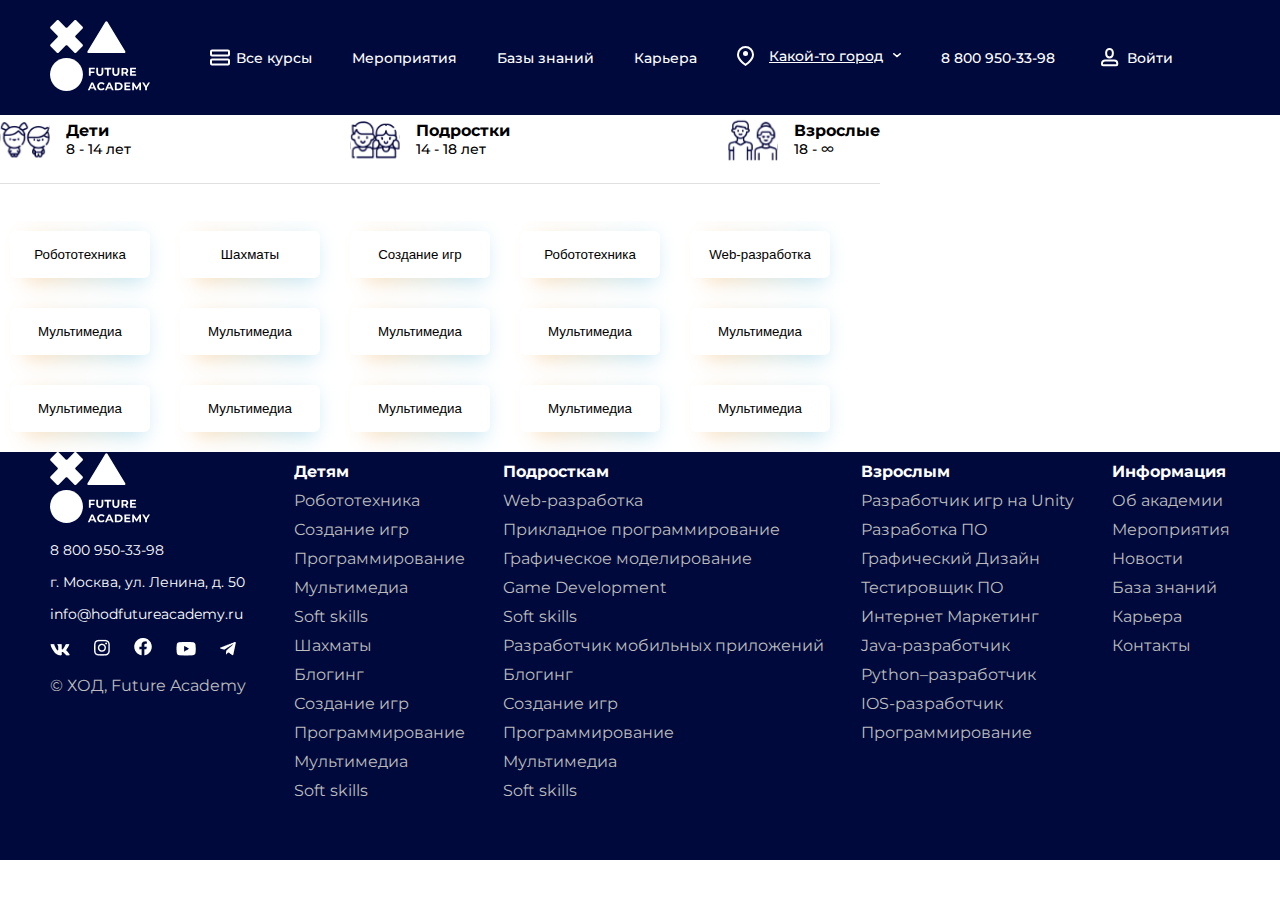
==== programs.html @ 99224127 "Начата вторая страница" ====
<!DOCTYPE html>
<html lang="en">

<head>
    <meta charset="UTF-8">
    <meta http-equiv="X-UA-Compatible" content="IE=edge">
    <meta name="viewport" content="width=device-width, initial-scale=1.0">
    <script src="https://code.jquery.com/jquery-3.5.1.min.js"></script>
    <script src="scripts/index.js"></script>
    <script>
        $(function () {
            $("#header_dark").load("components/header_dark.html");
            $("#slider_subjects").load("components/subjects.html");
            $("#footer").load("components/footer.html");

        });
    </script>
    <link rel="stylesheet" href="styles/index.css">
    <title>ХОД</title>
    <link rel="shortcut icon" type="image/jpg" href="./images/logo_fav.svg" />
</head>
<body>
    <div id="header_dark"></div>
    <div class="slider">
        <div class="continer">
            <div id="slider_subjects"></div>
        </div>
    </div>

    <div class="footer_bg">
        <div class="container">
            <div id="footer"></div>
        </div>
    </div>
</body>
</html>
---- styles/index.css ----
@import url('https://fonts.googleapis.com/css2?family=Montserrat:wght@700&display=swap');

body {
    font-family: 'Montserrat', sans-serif;
}

.slider {
    background-color: white;
    /* padding-bottom: 100px; */
}

.slider_background {
    background-image:  url(../images/girl.jpeg), url(../images/pattern_bg.png);
    background-position: right top, left top;
    background-repeat: no-repeat, repeat;
    position: relative;
    height: 478px;
}


.figures {
    height: calc(100% + 100px);
    background: no-repeat url(../images/figures.svg);
    background-position: 36% 40%;
}

.intro_content {
    width: 50vw;
    padding-top: 126px;
}

.intro_content > span {
    display: block;
    font-weight: bold;
    color: white;
}

.subjects {
    padding-top: 100px;
    background-color: white;
    padding-bottom: 100px;
}

.owl {
    padding-right: 50px;
}

.owl_text {
    width: 180px;
    padding: 20px 20px 25px;
    border-radius: 20px;
    border: 1px solid black;
    margin-bottom: -30px;
    margin-left: 35px;

    font-size: 14px; 
    line-height: 19.5px;
}

.owl_text > .owl_header {
    font-weight: 600;
    padding-bottom: 10px;
}

.owl_text > span {
    padding-bottom: 10px;
}

.owl > img {
    z-index: 3;
    width: 168px;
    position: relative;
}

.player_bg {
    background-color: white;
    padding-bottom: 100px;
}

.player {
    width: 780px;
    height: 436px;
    background: url(../images/boy.jpeg), rgba(0, 9, 60, 0.6);
    background-size: cover;
    background-position: center;
    background-blend-mode: multiply;

    border-radius: 20px;
    margin: 0 auto;
    position: relative;
}

.play_btn {
    width: 100px;
    position: absolute;
    top: 50%;
    left: 50%;
    -ms-transform: translate(-50%, -50%);
    transform: translate(-50%, -50%);
}

.play_btn:hover {
    cursor: pointer;
}

.info_bg {
    background-color: white;
}

.info {
    width: 900px;
    padding-bottom: 100px;
}

.info_header_text {
    width: 750px;
    font-size: 24px;
    font-weight: 700;
    padding-bottom: 42px;
}

.info_header_stat {
    display: flex;
    width: 100%;
    justify-content: space-between;
}

.info_header_stat_item > span {
    display: block;
    font-size: 20px;
    font-weight: 500;
}

.info_header_stat_item > span:first-child {
    font-size: 86px;
    font-weight: 700;
    letter-spacing: 0.095em;
    font-weight: bold;
 
    background: -webkit-linear-gradient(-90deg, #F7941D, #27AAE1);
    -webkit-background-clip: text;
    -webkit-text-stroke: 4px transparent;
    color:white;    
} 

.grid_info_bg {
    background-color: white;
    padding-bottom: 100px;
}

.grid_info {
    display: grid;
    grid-template-columns: 480px repeat(2, 330px);
    grid-template-rows: 160px repeat(2, 220px);
    grid-gap: 20px;
}

.grid_info_item {
    border-radius: 20px;
}

.grid_info_open_day {
    background-color: #F7BC75;
    padding: 30px 40px;
    border-radius: 20px;
    display: flex;
    justify-content: space-between;

    align-items: center;

    grid-column: 1/4;
}

.date_open_day {
    width: 107px;
    font-size: 24px;
    font-weight: 500;    
}

.date_open_day > span {
    font-size: 80px;
    font-weight: 700;
    text-align: center;    
} 

.text_open_day {
    width: 540px;
    font-size: 18px;
    font-weight: 400;
    line-height: 26px;

    padding-right: 100px;
}

.header_open_day {
    font-size: 36px;
    font-weight: 500;
    line-height: 26px;
    padding-bottom: 30px;
}

.transparent_btn {
    padding: 17px 0px;
    border: 2px solid black;
    border-radius: 10px;
    background-color: transparent;
    align-items: center;
    display: flex;

    width: 220px;
    justify-content: center;
    color: black;
    text-decoration: none;
}

.transparent_btn:hover {
    cursor: pointer;
}

.transparent_btn > span {
    font-size: 14px;
    font-weight: 500;
    padding-right: 10px;
}

.grid_info_programs {
    grid-column: 1/2;
    grid-row: 2/4;
    display: block;
    text-align: center;

    background-color: #C5DDFF;
    border-radius: 20px;
    padding: 30px 40px 50px;
}

.text_programs {
    font-size: 16px;
    font-weight: 400;

    padding-bottom: 48px;
}

.header_programs {
    font-size: 24px;
    font-weight: 500;
    line-height: 26px;

    padding: 36px 0 41px;
}

.transparent_btn_center {
    margin: 0 auto;
}

.grid_info_news, .grid_info_world_it {
    grid-column: 2/3;
    grid-row: 2/3;

    text-align: center;
    background: #B8EFCF;
    padding: 33px 20px 46px;
}

.grid_info_world_it {
    grid-column: 3/4;
    grid-row: 2/3;
    background: #FFEEF6;
}

.text_small_grid_item {
    padding-top: 45px;
    font-size: 24px;
    font-weight: 500;
    line-height: 26px;
}

.grid_info_try_it {
    grid-column: 2/4;
    grid-row: 3/4;

    background: #FFE38E;
    display: flex;
    align-items: center;
    padding: 60px 50px;
}

.text_try_it {
    padding-left: 52px;

    font-size: 16px;
    font-weight: 400;
    line-height: 24px;
}

.header_try_it {
    font-size: 24px;
    font-weight: 500;
    line-height: 26px;

    padding-bottom: 30px;
}

.carousel_bg {
    background: url(../images/pattern_bg.png);
    padding: 100px 0;
}

.carousel {
    display: flex;
    /* flex: auto; */
    padding: 10px;
    padding-bottom: 28px;
    grid-auto-columns: 280px;
    column-gap: 10px;
    min-height: 320px;
    overflow-x: scroll;
}

.carousel::-webkit-scrollbar {
    height: 5px;
    margin-left: 10%
}

.carousel::-webkit-scrollbar-thumb {
    /* background-clip: padding-box; */
    background: linear-gradient(-90deg, #F7941D, #27AAE1);
}

.carousel::-webkit-scrollbar-track-piece:end {
    margin-right: 5vw; 
}

.carousel::-webkit-scrollbar-track-piece:start {
    margin-left: 5vw; 
}

.carousel_header {
    text-align: center;
    padding-bottom: 44px;
    color: white;
    font-size: 36px;
    font-weight: 700;
}

.carousel_item {
    background-color: white;
    border-radius: 20px;
    padding: 20px;
    min-width: 280px;
    display: flex;
    flex-direction: column;
    justify-content: space-between;
}

.carousel_item_header {
    display: flex;
}

.carousel_item_text {
    padding-left: 10px;
    font-size: 12px;
    font-weight: 500;
    line-height: 15px;
}

.carousel_item_text span {
    display: block;
    width: 140px;
}

.carousel_item_text span:first-child {
    font-size: 14px;
    font-weight: 700;
    padding-bottom: 8px;
}

.carousel_item_feedback {
    font-size: 14px;
    font-weight: 500;
    line-height: 22px;
}
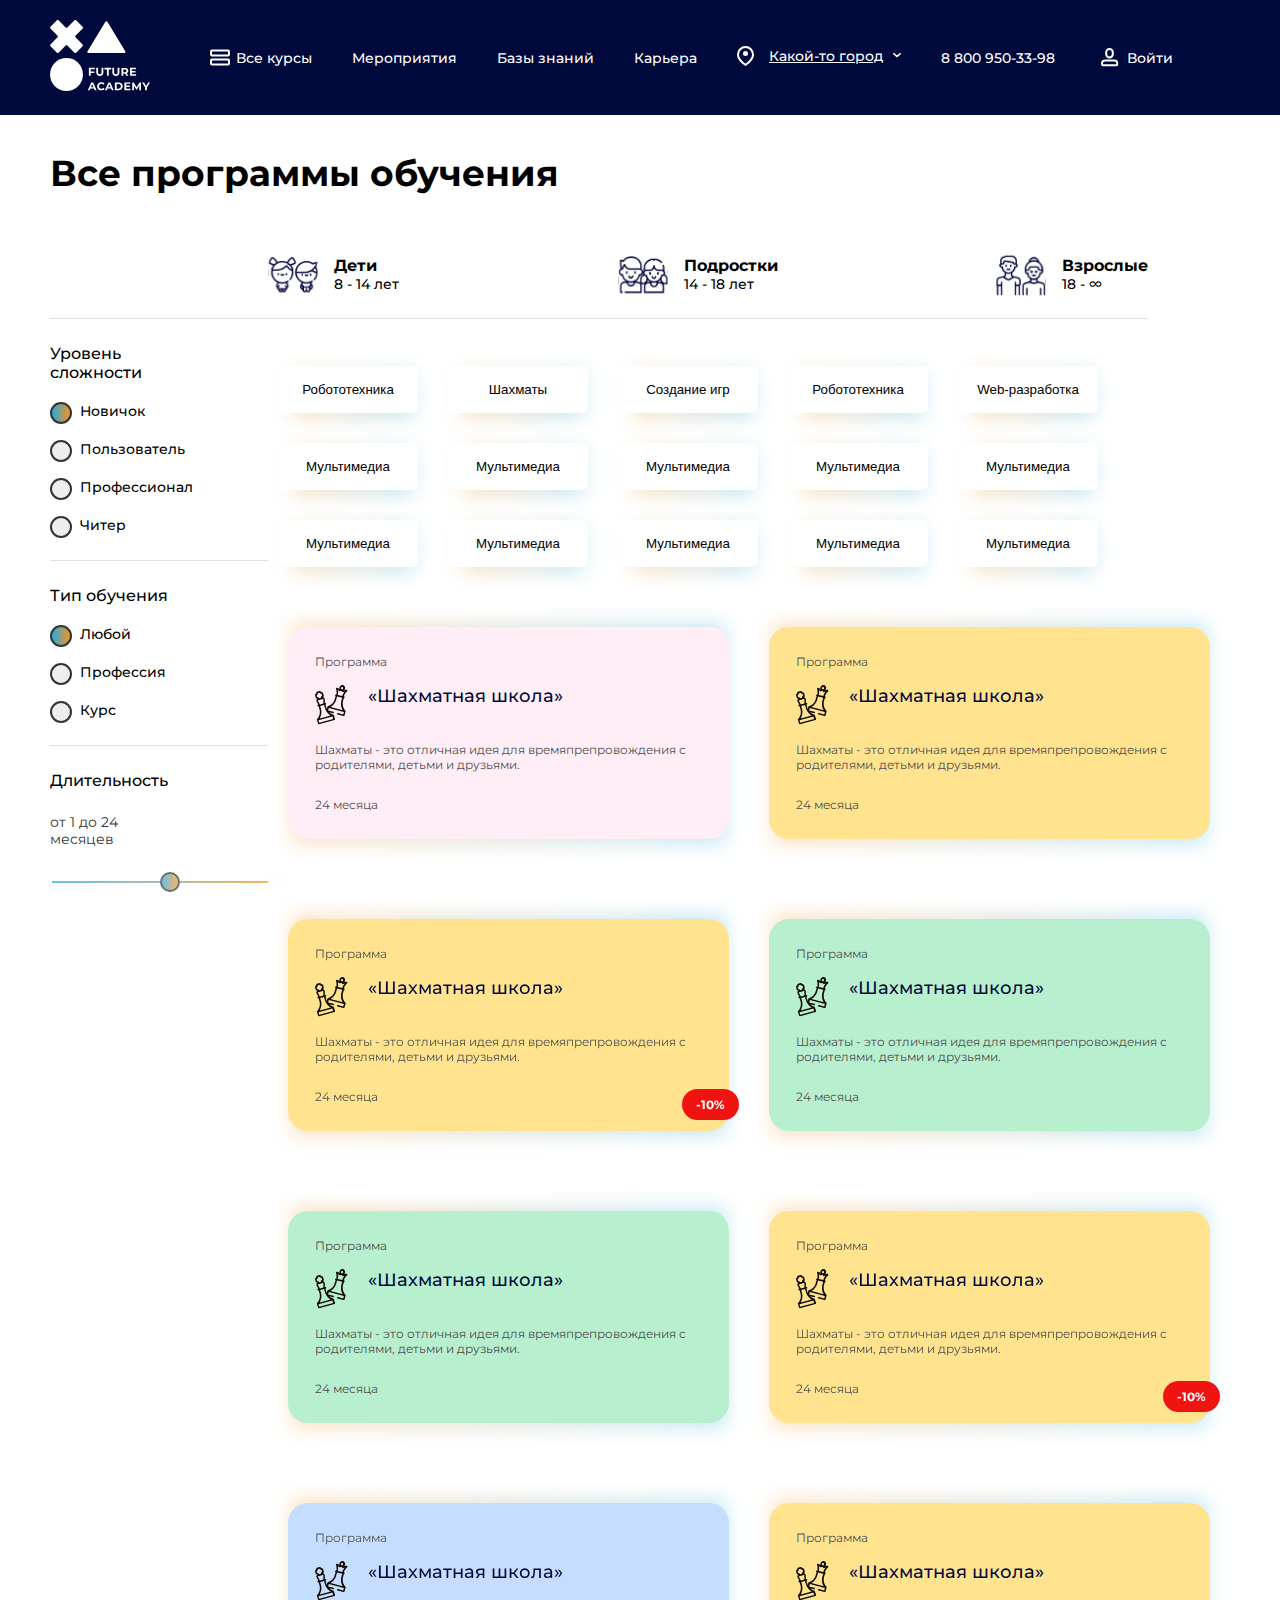
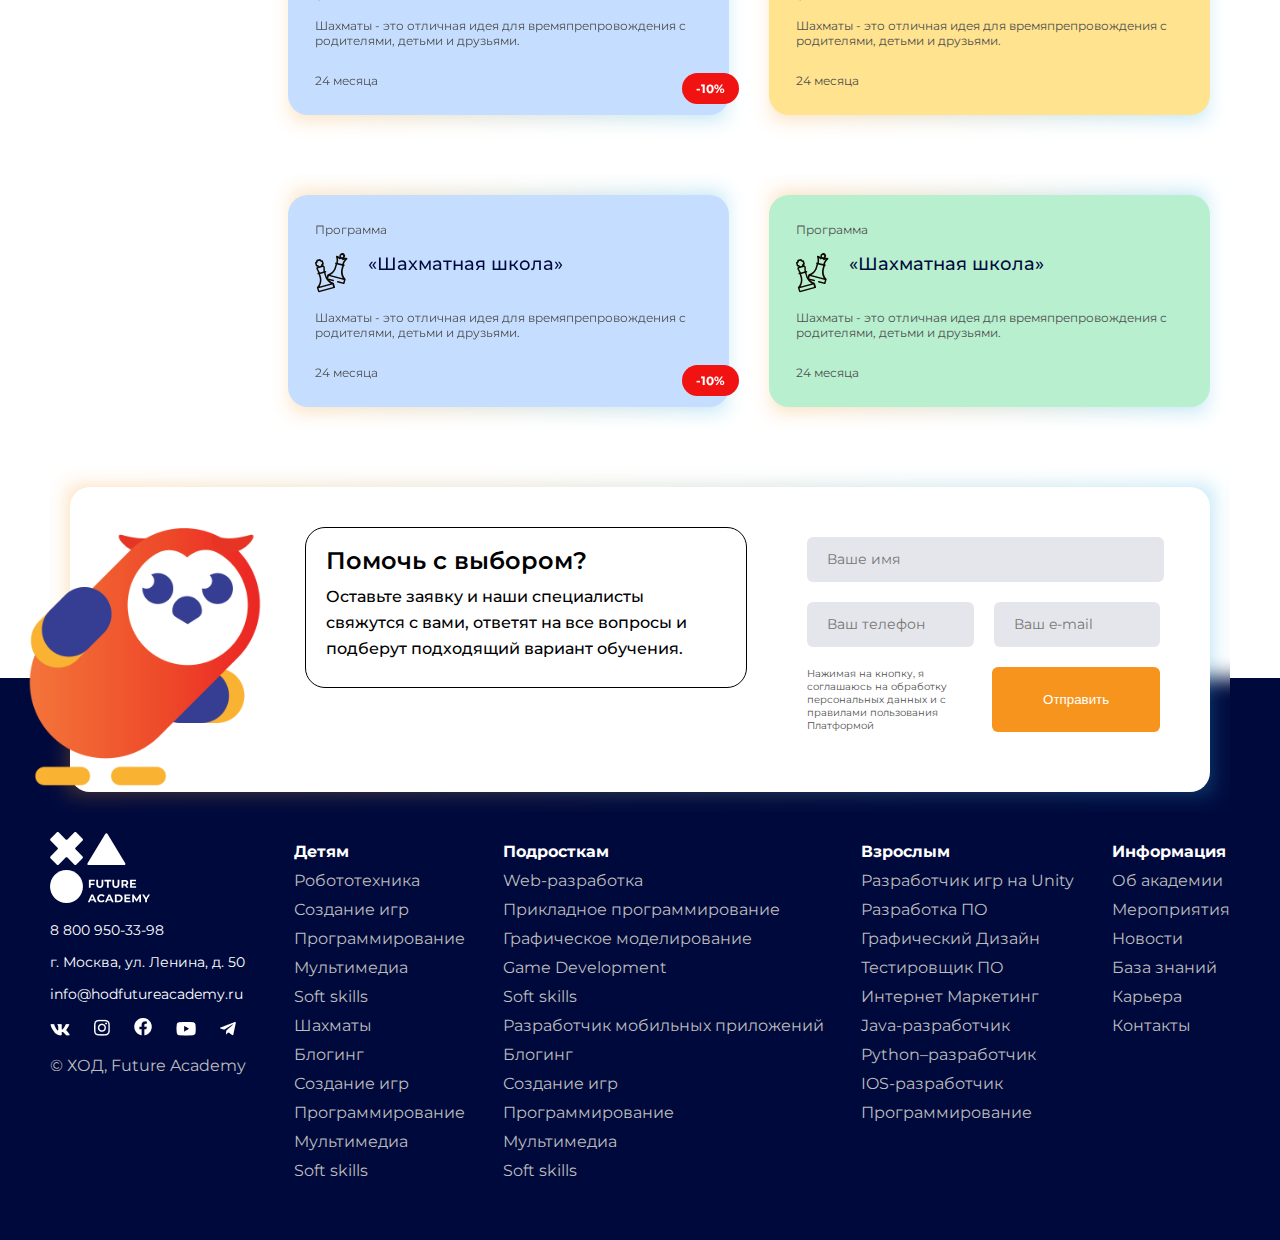
==== commit 2387db80: "Начата страница с курсом" ====
--- a/programs.html
+++ b/programs.html
@@ -12,25 +12,163 @@
             $("#header_dark").load("components/header_dark.html");
             $("#slider_subjects").load("components/subjects.html");
             $("#footer").load("components/footer.html");
-
         });
     </script>
     <link rel="stylesheet" href="styles/index.css">
+    <link rel="stylesheet" href="styles/programs.css">
     <title>ХОД</title>
     <link rel="shortcut icon" type="image/jpg" href="./images/logo_fav.svg" />
 </head>
 <body>
     <div id="header_dark"></div>
-    <div class="slider">
-        <div class="continer">
-            <div id="slider_subjects"></div>
+    <div class="container">
+        <div class="programs_header">
+            Все программы обучения
+        </div>
+        <div class="programs">
+
+            <div class="left">
+                <div class="programs_properties">
+                    <div class="programs_properties-header">
+                        Уровень сложности
+                    </div>
+
+                    <label class="programs_properties-item">Новичок
+                        <input type="radio" name="level" checked>
+                        <span class="checkmark"></span>
+                    </label>
+                    <label class="programs_properties-item">Пользователь
+                        <input type="radio" name="level">
+                        <span class="checkmark"></span>
+                    </label>
+                    <label class="programs_properties-item">Профессионал
+                        <input type="radio" name="level">
+                        <span class="checkmark"></span>
+                    </label>
+                    <label class="programs_properties-item">Читер
+                        <input type="radio" name="level">
+                        <span class="checkmark"></span>
+                    </label>
+                </div>
+                <div class="programs_properties">
+                    <div class="programs_properties-header">
+                        Тип обучения
+                    </div>
+
+                    <label class="programs_properties-item">Любой
+                        <input type="radio" name="type" checked>
+                        <span class="checkmark"></span>
+                    </label>
+                    <label class="programs_properties-item">Профессия
+                        <input type="radio" name="type">
+                        <span class="checkmark"></span>
+                    </label>
+                    <label class="programs_properties-item">Курс
+                        <input type="radio" name="type">
+                        <span class="checkmark"></span>
+                    </label>
+                </div>
+                <div class="programs_properties">
+                    <div class="programs_properties-header">
+                        Длительность
+                        <span>от 1 до 24 месяцев</span>
+                    </div>
+
+                    <div class="programs_properties-range">
+                        <input type="range" id="volume" name="volume"
+                        min="0" max="11">
+                        <!-- <label for="volume">Volume</label> -->
+                    </div>
+                    
+                </div>
+        
+            </div>
+            <div class="right">
+                <div class="slider">
+                    <div id="slider_subjects"></div>
+                </div>
+                <div class="cards_grid">
+                </div>
+            </div>
+        
         </div>
     </div>
 
+    <div class="ask_owl_bg">
+        <div class="container">
+            <div class="rainbow_box">
+                <div class="blur_box">
+                    <div class="ask_owl_div">
+                        <div class="owl owl_ask">
+                            <div class="owl_text owl_hor_text">
+                                <div class="owl_header">Помочь с выбором?</div>
+                                Оставьте заявку и наши специалисты свяжутся с вами, ответят на все вопросы 
+                                и подберут подходящий вариант обучения.   
+                            </div>
+                            <img src="./images/owl.png" alt="">
+                        </div>
+                        <div class="ask_owl_form">
+                            <form action="">
+                                <input type="text" placeholder="Ваше имя">
+                                <div class="form_separ">
+                                    <input type="text" placeholder="Ваш телефон">
+                                    <input type="text" placeholder="Ваш e-mail">    
+                                </div>
+                                <div class="form_separ">
+                                    <div class="form_text">
+                                        Нажимая на кнопку, я соглашаюсь на обработку персональных данных и с правилами пользования Платформой
+                                    </div>
+                                    <button class="form_btn">
+                                        Отправить
+                                    </button>       
+                                </div>
+                            </form>
+                        </div>
+                    </div>        
+                </div>
+            </div>
+        </div>
+    </div>
+
+</div>
     <div class="footer_bg">
         <div class="container">
             <div id="footer"></div>
         </div>
     </div>
+
+    <script>
+        function getRandomInt(max) {
+            return Math.floor(Math.random() * max);
+        }
+
+        const cardsGrid = document.querySelector(".cards_grid");
+        const colors = ["#C7EEFF", "#FFCE94", "#FFE38E", "#DDDDFF", "#B8EFCF", "#C5DDFF", "#FFEEF6"]
+        for (var i = 0; i < 10; i++) {
+            var color = colors[getRandomInt(colors.length)]
+            var sale = getRandomInt(2)
+            cardsGrid.innerHTML += `
+            <a href="/chess.html" class="program_card-bg">
+                <div class="program_card-blur">
+                    <div class="program_card" style="background: ${color};">
+                        <span>Программа</span>
+                        <div class="program_header">
+                            <div class="program_icon">
+                                <img src="images/chess.svg" alt="">
+                            </div>    
+                            «Шахматная школа»
+                        </div>
+                        <div class="program_description">
+                            Шахматы - это отличная идея для времяпрепровождения с родителями, детьми и друзьями. 
+                        </div>
+                        <div class="program_extra">
+                            <div class="program_duration">24 месяца</div>
+                            ${sale ? '<div class="program_sale">-10%</div>' : ''}
+                        </div>
+                    </div>
+                </div>
+            </a>`
+        }
+    </script>
 </body>
 </html>--- a/styles/programs.css
+++ b/styles/programs.css
@@ -0,0 +1,191 @@
+/* body {
+    font-family: 'Montserrat', sans-serif;
+} */
+
+.programs {
+    display: flex;
+}
+
+.programs_header {
+    font-style: normal;
+    font-weight: 700;
+    font-size: 36px;
+    color: #000000;
+    padding: 36px 0 55px;
+}
+
+.left {
+    margin-top: 68px;
+}
+
+.programs_properties-header{
+    padding: 25px 100px 20px 0;
+    border-top: 1px solid #E0E0E0;
+
+    font-style: normal;
+    font-weight: 500;
+    font-size: 16px;
+}
+
+.programs_properties-header > span {
+    display: block;
+    padding-top: 24px;
+    font-style: normal;
+    font-weight: 400;
+    font-size: 14px;
+    line-height: 17px;
+    color: #333333;
+
+}
+
+.programs_properties-item {
+    display: block;
+    font-style: normal;
+    font-weight: 500;
+    font-size: 14px;
+    align-items: center;
+    padding-bottom: 20px;
+    position: relative;
+    padding-left: 30px;
+}
+
+.programs_properties-item:last-child {
+    padding-bottom: 0;
+}
+
+.programs_properties {
+    padding-top: 26px;
+}
+
+.programs_properties:first-child {
+    padding-top: 0;
+}
+
+.programs_properties-item input {
+    position: absolute;
+    opacity: 0;
+    cursor: pointer;
+  }
+
+/* Create a custom radio button */
+.checkmark {
+    position: absolute;
+    top: 0;
+    left: 0;
+    height: 18px;
+    width: 18px;
+    background-color: #eee;
+    border-radius: 50%;
+    border: 2px solid #333333;
+    cursor: pointer;
+}
+
+.programs_properties-item input:checked ~ .checkmark {
+    background: linear-gradient(-90deg, #F7941D, #27AAE1) center no-repeat;
+    /* background-size: 80% 80%; */
+}
+
+.programs_properties-range input {
+    -webkit-appearance: none;
+    width: 100%;
+    height: 2px;
+    background: linear-gradient(-90deg, #F7941D, #27AAE1) center no-repeat;
+    outline: none;
+    opacity: 0.7;
+    -webkit-transition: .2s;
+    transition: opacity .2s;
+}
+
+.programs_properties-range input::-webkit-slider-thumb {
+    -webkit-appearance: none;
+    top: -10px;
+    appearance: none;
+    width: 20px;
+    height: 20px;
+    border-radius: 50%;
+    border: 2px solid #333333;
+
+    background: linear-gradient(-90deg, #F7941D, #27AAE1) center no-repeat;
+    cursor: pointer;
+}
+
+
+.cards_grid {
+    display: grid;
+    grid-template-columns: repeat(2, 1fr);
+}
+
+.program_card-bg {
+    text-decoration: none;
+    width: fit-content;
+    padding: 20px;
+    /* padding-bottom: 0; */
+    background: linear-gradient(to right, rgba(247, 148, 29, 0.3), rgba(39, 170, 225, 0.3)) no-repeat center;
+    background-size: 90% 75%;
+    position: relative;
+}
+
+.program_card-bg:hover {
+    cursor: pointer;
+    background: linear-gradient(to right, #F7941D, #27AAE1) no-repeat center;
+    background-size: 90% 70%;
+}
+
+.program_card-blur {
+    margin-left: -20px;
+    width: 100%;
+    height: 100%;
+    padding: 20px 20px;
+    backdrop-filter: blur(10px);    
+}
+
+.program_card {
+    position: relative;
+    border-radius: 20px;
+    padding: 27px;
+    font-style: normal;
+    font-weight: 400;
+    font-size: 12px;
+    color: #4F4F4F;
+}
+
+.program_header {
+    padding: 16px 0 12px;
+    display: flex;
+    font-style: normal;
+    font-weight: 500;
+    font-size: 18px;
+    color: #00093C;
+}
+
+.program_icon {
+    margin-right: 20px;
+}
+
+.program_card-bg:hover .program_card {
+    transform: translate(-5px, -5px);
+}
+
+.program_description {
+    padding-bottom: 25px;
+}
+
+.program_extra {
+    display: flex;
+    justify-content: space-between;
+}
+
+.program_sale {
+    position: absolute;
+    right: -10px;
+    padding: 8px 14px;
+    color: white;
+    font-style: normal;
+    font-weight: 700;
+    font-size: 12px;
+    text-align: center;    
+    
+    border-radius: 20px;
+    background-color: #F11212;
+}
+
